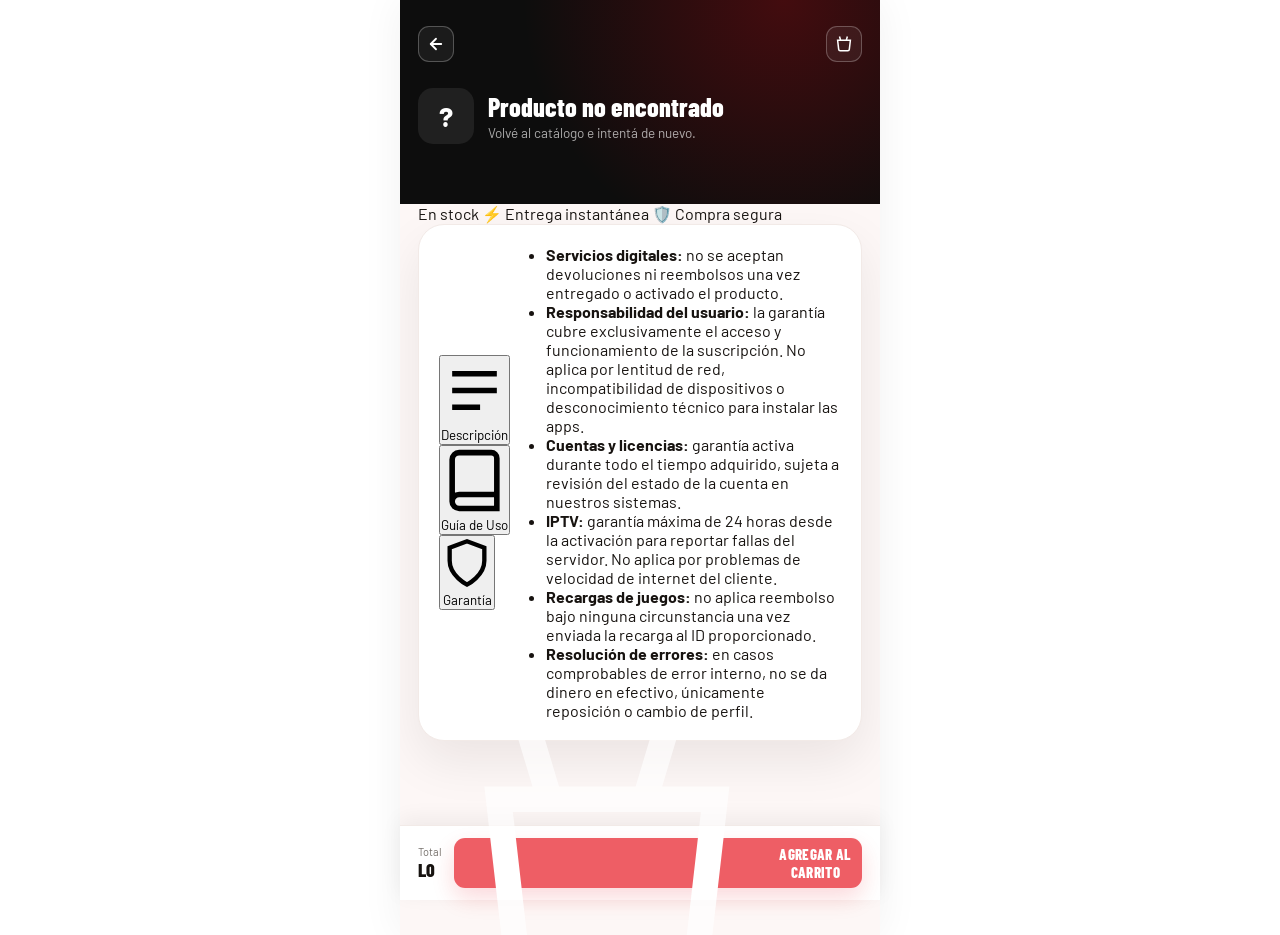
==== producto.html @ 246256b2 "Add files via upload" ====
<!DOCTYPE html>
<html lang="es">
<head>
<meta charset="UTF-8"/>
<meta name="viewport" content="width=device-width,initial-scale=1.0"/>
<title>SubliStore | Detalle</title>
<link href="https://fonts.googleapis.com/css2?family=Barlow+Condensed:ital,wght@0,400;0,600;0,700;0,800;1,700&family=Barlow:wght@400;500;600;700&display=swap" rel="stylesheet"/>
<link rel="stylesheet" href="css/style.css"/>
<link rel="stylesheet" href="css/shop.css"/>
<link rel="stylesheet" href="css/producto.css"/>
</head>
<body class="shop-body">

<div class="prod-hero">
  <div class="prod-hero-top">
    <button class="back" id="btnBack" type="button">
      <svg viewBox="0 0 24 24" fill="none" stroke="currentColor" stroke-width="2.4" stroke-linecap="round" stroke-linejoin="round"><path d="M19 12H5"/><path d="M12 19l-7-7 7-7"/></svg>
    </button>
    <button class="cart" id="btnCart" type="button">
      <svg viewBox="0 0 24 24" fill="none" stroke="currentColor" stroke-width="2"><path d="M6 2l1.5 5m9-5L15 7M3.5 7h17l-1.4 12.2a2 2 0 0 1-2 1.8H6.9a2 2 0 0 1-2-1.8L3.5 7z"/></svg>
    </button>
  </div>
  <div class="prod-hero-badge">
    <span class="logo" id="prodLogo">?</span>
    <div>
      <h1 id="prodNombre">Cargando…</h1>
      <p id="prodSub">Detalle del producto</p>
    </div>
  </div>
</div>

<div class="prod-body">

  <div class="prod-tags-row">
    <span class="prod-tag ok"><span class="dot"></span>En stock</span>
    <span class="prod-tag warn">⚡ Entrega instantánea</span>
    <span class="prod-tag safe">🛡️ Compra segura</span>
  </div>

  <div class="prod-card" id="cardPlanes" style="display:none">
    <h2 id="planesTitulo">Elige tu plan</h2>
    <div class="plan-grid" id="planGrid"></div>
  </div>

  <div class="prod-card" id="cardDuracion" style="display:none">
    <h2 id="duracionTitulo">Elige la duración</h2>
    <div class="dur-row" id="durRow"></div>
  </div>

  <div class="prod-card prod-card-tabs">
    <div class="prod-tabs" id="prodTabs">
      <button class="prod-tab active" data-tab="desc" type="button">
        <svg viewBox="0 0 24 24" fill="none" stroke="currentColor" stroke-width="2"><path d="M4 6h16M4 12h16M4 18h10"/></svg>
        Descripción
      </button>
      <button class="prod-tab" data-tab="guia" type="button">
        <svg viewBox="0 0 24 24" fill="none" stroke="currentColor" stroke-width="2"><path d="M4 19.5A2.5 2.5 0 016.5 17H20M4 19.5A2.5 2.5 0 006.5 22H20V4a2 2 0 00-2-2H6.5A2.5 2.5 0 004 4.5v15z"/></svg>
        Guía de Uso
      </button>
      <button class="prod-tab" data-tab="garantia" type="button">
        <svg viewBox="0 0 24 24" fill="none" stroke="currentColor" stroke-width="2"><path d="M12 22s8-4 8-11V5l-8-3-8 3v6c0 7 8 11 8 11z"/></svg>
        Garantía
      </button>
    </div>

    <div class="prod-tab-panel active" id="panel-desc">
      <p class="prod-desc-intro" id="descIntro"></p>
      <ul class="prod-detalle-list" id="detalleList"></ul>
    </div>

    <div class="prod-tab-panel" id="panel-guia">
      <div id="guiaContent" class="prod-guia-content"></div>
    </div>

    <div class="prod-tab-panel" id="panel-garantia">
      <ul class="prod-garantia-list">
        <li><b>Servicios digitales:</b> no se aceptan devoluciones ni reembolsos una vez entregado o activado el producto.</li>
        <li><b>Responsabilidad del usuario:</b> la garantía cubre exclusivamente el acceso y funcionamiento de la suscripción. No aplica por lentitud de red, incompatibilidad de dispositivos o desconocimiento técnico para instalar las apps.</li>
        <li><b>Cuentas y licencias:</b> garantía activa durante todo el tiempo adquirido, sujeta a revisión del estado de la cuenta en nuestros sistemas.</li>
        <li><b>IPTV:</b> garantía máxima de 24 horas desde la activación para reportar fallas del servidor. No aplica por problemas de velocidad de internet del cliente.</li>
        <li><b>Recargas de juegos:</b> no aplica reembolso bajo ninguna circunstancia una vez enviada la recarga al ID proporcionado.</li>
        <li><b>Resolución de errores:</b> en casos comprobables de error interno, no se da dinero en efectivo, únicamente reposición o cambio de perfil.</li>
      </ul>
    </div>
  </div>

</div>

<div class="prod-bottom-bar">
  <div class="total">
    <div class="lbl">Total</div>
    <div class="val" id="totalPrecio">L0</div>
  </div>
  <button class="btn btn-primary" id="btnAgregar" type="button">
    <svg viewBox="0 0 24 24" fill="none" stroke="currentColor" stroke-width="2"><path d="M6 2l1.5 5m9-5L15 7M3.5 7h17l-1.4 12.2a2 2 0 0 1-2 1.8H6.9a2 2 0 0 1-2-1.8L3.5 7z"/></svg>
    <span class="btn-label">Agregar al carrito</span>
  </button>
</div>

<script type="module" src="js/producto.js"></script>
</body>
</html>
---- css/style.css ----
/* =========================================================
   SUBLISTORE — Landing + Login + Registro
   Calcado del mockup aprobado (desktop split-screen / mobile 3 pasos)
   Tipografías: Barlow Condensed (títulos) + Barlow (texto)
   ========================================================= */

:root{
  --red:#E50914;
  --red-dark:#B30E20;
  --red-deep:#7a0b17;
  --bg:#FFFFFF;
  --bg-soft:#FDF7F6;
  --surface:#FFFFFF;
  --border:#ECE3E0;
  --border2:#F2EAE7;
  --text:#171310;
  --muted:#77726D;
  --muted-soft:#A79F9A;
  --accent-soft:#FDEDEC;
  --accent-soft2:#FBE4E2;
  --green:#22C55E;
  --shadow-card:0 24px 60px rgba(20,10,10,.10);
  --shadow-btn:0 10px 24px rgba(229,9,20,.24);
  --radius-lg:26px;
  --radius-md:16px;
  --radius-sm:11px;
}

*{box-sizing:border-box;margin:0;padding:0}

html,body{
  background:var(--bg);
  color:var(--text);
  font-family:'Barlow',sans-serif;
  -webkit-font-smoothing:antialiased;
  text-rendering:optimizeLegibility;
  overflow-x:hidden;
}

body{
  min-height:100vh;
  min-height:100dvh;
  position:relative;
}

h1,h2,h3,.brand-logo,.tab-btn,.btn{
  font-family:'Barlow Condensed',sans-serif;
}

a{color:inherit;text-decoration:none}
button{font-family:inherit}

/* ---------- Fondo decorativo (swirl + puntos) ---------- */
.bg-deco{position:fixed;inset:0;z-index:0;pointer-events:none;overflow:hidden}
.bg-deco svg{position:absolute}
.bg-deco .swirl-tr{top:-60px;right:-90px;width:420px;opacity:.5}
.bg-deco .swirl-bl{bottom:-120px;left:-140px;width:520px;opacity:.45}
.bg-deco .dots{top:70px;left:26px;width:120px;opacity:.55}
.bg-deco .ring{top:180px;left:8px;width:26px;height:26px;border:3px solid var(--red);border-radius:50%;opacity:.55}

/* ---------- Header ---------- */
.app-header{
  position:relative;z-index:2;
  display:flex;align-items:center;justify-content:space-between;
  padding:22px clamp(18px,4vw,56px) 0;
  max-width:1360px;margin:0 auto;
}
.brand-logo{font-size:22px;font-weight:800;letter-spacing:.2px;display:flex;align-items:center;gap:2px}
.brand-logo .lt-w{color:var(--text)}
.brand-logo .lt-r{color:var(--red)}
.header-right{display:flex;align-items:center;gap:10px}
.header-storeword{font-family:'Barlow Condensed',sans-serif;font-weight:800;font-size:19px;color:var(--red);text-transform:uppercase;letter-spacing:.3px}
.header-bag{width:34px;height:34px;border-radius:10px;display:flex;align-items:center;justify-content:center;color:var(--red)}
.header-bag svg{width:20px;height:20px}

.mobile-back{
  display:none;
  align-items:center;justify-content:center;
  width:38px;height:38px;border-radius:12px;
  border:1.5px solid var(--border);background:var(--surface);
  color:var(--text);cursor:pointer;flex:0 0 auto;
}
.mobile-back svg{width:19px;height:19px}
.mobile-topbar{display:none}

/* ---------- Layout principal ---------- */
.stage{
  position:relative;z-index:1;
  max-width:1360px;margin:0 auto;
  padding:26px clamp(18px,4vw,56px) 60px;
  display:grid;
  grid-template-columns:1.05fr .95fr;
  gap:56px;
  align-items:center;
  min-height:calc(100vh - 90px);
}

/* ---------- Columna hero (izquierda, desktop) ---------- */
.hero-col{display:flex;flex-direction:column;gap:0}
.hero-figure{position:relative;width:100%;max-width:300px;margin:0 auto 8px}
.hero-figure img{width:100%;height:auto;display:block;filter:drop-shadow(0 30px 40px rgba(0,0,0,.18))}
.hero-bubble{
  position:absolute;width:52px;height:52px;border-radius:50%;
  background:var(--accent-soft);display:flex;align-items:center;justify-content:center;
  box-shadow:0 8px 20px rgba(229,9,20,.10);
}
.hero-bubble svg{width:22px;height:22px;color:var(--red)}
.hero-bubble.b1{top:6%;left:-4%}
.hero-bubble.b2{top:14%;right:-6%}
.hero-bubble.b3{top:52%;right:-10%}
.hero-bubble.b4{top:74%;right:-4%}

.hero-copy{text-align:center;max-width:440px;margin:0 auto}
.hero-copy h1{
  font-size:clamp(30px,3.4vw,38px);font-weight:800;line-height:1.02;
  text-transform:none;letter-spacing:.2px;margin-bottom:10px;
}
.hero-copy h1 .hl{color:var(--red)}
.hero-copy p{font-size:15.5px;color:var(--muted);margin-bottom:22px;line-height:1.4}

.hero-actions{display:flex;flex-direction:column;gap:12px;margin-bottom:26px}

.perks-row{
  display:grid;grid-template-columns:repeat(4,1fr);gap:12px;
}
.perk-card{
  background:var(--surface);border:1px solid var(--border2);border-radius:var(--radius-md);
  padding:16px 14px;display:flex;flex-direction:column;gap:8px;
  box-shadow:0 6px 18px rgba(20,10,10,.045);
}
.perk-ic{
  width:36px;height:36px;border-radius:11px;background:var(--accent-soft);
  display:flex;align-items:center;justify-content:center;color:var(--red);flex:0 0 auto;
}
.perk-ic svg{width:18px;height:18px}
.perk-card b{font-family:'Barlow',sans-serif;font-size:13.5px;font-weight:700;color:var(--text);line-height:1.15}
.perk-card span{font-size:11.5px;color:var(--muted);line-height:1.25}

/* Beneficio único (mobile) */
.perk-single{
  display:none;
  align-items:flex-start;gap:12px;
  background:var(--bg-soft);border:1px solid var(--border2);border-radius:var(--radius-md);
  padding:16px;margin-top:8px;
}
.perk-single .ic{
  width:34px;height:34px;border-radius:50%;background:var(--red);color:#fff;
  display:flex;align-items:center;justify-content:center;flex:0 0 auto;
}
.perk-single .ic svg{width:16px;height:16px}
.perk-single p{font-size:13.5px;color:var(--text);line-height:1.35}

/* ---------- Panel de autenticación (derecha) ---------- */
.auth-panel{
  background:var(--surface);
  border:1px solid var(--border2);
  border-radius:var(--radius-lg);
  box-shadow:var(--shadow-card);
  padding:26px 30px 32px;
  width:100%;max-width:520px;margin:0 auto;
}

.tabs{display:flex;gap:34px;border-bottom:1px solid var(--border2);margin-bottom:22px}
.tab-btn{
  background:none;border:none;cursor:pointer;
  font-size:16px;font-weight:700;color:var(--muted-soft);
  padding:6px 2px 14px;position:relative;letter-spacing:.2px;
}
.tab-btn.active{color:var(--red)}
.tab-btn.active::after{
  content:"";position:absolute;left:0;right:0;bottom:-1px;height:3px;
  background:var(--red);border-radius:3px 3px 0 0;
}

.hint-box{
  display:flex;gap:14px;align-items:flex-start;
  background:var(--accent-soft);border-radius:var(--radius-md);
  padding:16px 18px;margin-bottom:22px;
}
.hint-ic{
  width:38px;height:38px;border-radius:50%;background:#fff;color:var(--red);
  display:flex;align-items:center;justify-content:center;flex:0 0 auto;
  box-shadow:0 4px 10px rgba(229,9,20,.12);
}
.hint-ic svg{width:18px;height:18px}
.hint-box b{display:block;font-family:'Barlow',sans-serif;font-size:14.5px;font-weight:700;margin-bottom:2px}
.hint-box .hint-sub{font-size:12.5px;color:var(--muted);margin-bottom:8px;display:block}
.hint-list{display:grid;grid-template-columns:1fr 1fr;gap:5px 18px}
.hint-list li{list-style:none;font-size:12.5px;color:var(--text);display:flex;align-items:center;gap:6px}
.hint-list li svg{width:14px;height:14px;color:var(--green);flex:0 0 auto}

.auth-heading{font-size:23px;font-weight:800;margin-bottom:16px;letter-spacing:.1px}
.auth-heading .hl{color:var(--red)}

.alert{display:none;align-items:center;gap:9px;padding:11px 14px;border-radius:var(--radius-sm);font-size:13px;font-weight:600;margin-bottom:14px}
.alert.show{display:flex}
.alert svg{width:18px;height:18px;flex:0 0 auto}
.alert-error{background:#FDECEC;color:var(--red-dark)}
.alert-success{background:#EAFBF0;color:#178A46}

.field{margin-bottom:15px}
.field label{display:block;font-size:12.5px;font-weight:700;color:var(--text);margin-bottom:6px}
.input-shell{
  display:flex;align-items:center;gap:9px;
  border:1.5px solid var(--border);border-radius:var(--radius-sm);
  padding:0 13px;height:47px;background:#fff;transition:border-color .15s,box-shadow .15s;
}
.input-shell:focus-within{border-color:#C9BFBA;box-shadow:0 0 0 3px rgba(20,10,10,.05)}
.input-shell.has-error{border-color:var(--red-dark)}
.input-icon{width:18px;height:18px;color:var(--muted-soft);flex:0 0 auto}
.input-shell input{
  flex:1;border:none;outline:none;background:transparent;
  font-family:'Barlow',sans-serif;font-size:14.5px;color:var(--text);min-width:0;height:100%;
}
.input-shell input:focus{outline:none;box-shadow:none}
.input-shell input::placeholder{color:var(--muted-soft)}
.whatsapp-prefix{
  font-size:14.5px;font-weight:700;color:var(--text);border:none;border-right:1.5px solid var(--border);
  padding-right:24px;margin-right:2px;flex:0 0 auto;background:transparent;
  -webkit-appearance:none;appearance:none;font-family:'Barlow',sans-serif;cursor:pointer;
  background-image:url("data:image/svg+xml,%3Csvg xmlns='http://www.w3.org/2000/svg' viewBox='0 0 24 24' fill='none' stroke='%2377726D' stroke-width='2.4' stroke-linecap='round' stroke-linejoin='round'%3E%3Cpath d='M6 9l6 6 6-6'/%3E%3C/svg%3E");
  background-repeat:no-repeat;background-position:right 9px center;background-size:13px;
}
.whatsapp-prefix:focus{outline:none}
.eye-toggle{background:none;border:none;color:var(--muted-soft);cursor:pointer;display:flex;padding:4px;flex:0 0 auto}
.eye-toggle svg{width:19px;height:19px}
.eye-toggle.is-open{color:var(--red)}
.field-error{display:block;font-size:11.5px;color:var(--red-dark);margin-top:5px;min-height:1px}
.hint{display:block;font-size:11.5px;color:var(--muted-soft);margin-top:5px}

.inline-link{display:block;text-align:right;font-size:12.5px;font-weight:600;color:var(--red);margin:-6px 0 16px}
.inline-link:hover{text-decoration:underline}

.btn{
  width:100%;border:none;cursor:pointer;border-radius:var(--radius-sm);
  height:50px;font-size:15px;font-weight:800;letter-spacing:.3px;text-transform:uppercase;
  display:flex;align-items:center;justify-content:center;gap:9px;
  font-family:'Barlow Condensed',sans-serif;transition:transform .12s,box-shadow .12s,opacity .12s;
}
.btn:active{transform:scale(.985)}
.btn-primary{background:var(--red);color:#fff;box-shadow:var(--shadow-btn)}
.btn-primary:hover{background:var(--red-dark)}
.btn-outline{background:#fff;color:var(--red);border:1.5px solid var(--red)}
.btn-outline:hover{background:var(--accent-soft)}
.btn[disabled]{opacity:.65;pointer-events:none}
.btn .spinner{width:17px;height:17px;border-radius:50%;border:2.5px solid rgba(255,255,255,.4);border-top-color:#fff;display:none;animation:spin .7s linear infinite}
.btn-outline .spinner{border-color:rgba(229,9,20,.3);border-top-color:var(--red)}
.btn.loading .spinner{display:block}
.btn.loading .btn-label{opacity:.85}
@keyframes spin{to{transform:rotate(360deg)}}

.divider-text{text-align:center;font-size:13px;color:var(--muted);margin-top:18px}
.divider-text a{color:var(--red);font-weight:700}
.divider-text a:hover{text-decoration:underline}

/* ---------- Vistas (landing / login / registro) ---------- */
.view{display:none}
.view.active{display:block}

/* En desktop: el panel derecho siempre muestra login+registro por tabs;
   la vista "landing" no se usa como paso aparte, solo en mobile. */
.only-mobile{display:none}

/* ---------- Footer ---------- */
.app-footer{
  position:relative;z-index:1;text-align:center;font-size:12px;color:var(--muted-soft);
  padding:0 20px 26px;
}
.app-footer strong{color:var(--text)}

/* =========================================================
   MOBILE (< 900px): flujo de 3 pantallas, una vista a la vez
   ========================================================= */
@media (max-width: 900px){
  .stage{
    grid-template-columns:1fr;
    gap:0;
    padding:0 18px 40px;
    max-width:480px;
    min-height:0;
  }
  .app-header{padding:16px 18px 0;max-width:480px}
  .header-right{display:none}

  .mobile-topbar{
    display:flex;align-items:center;gap:10px;
    max-width:480px;margin:0 auto;padding:14px 0 0;
  }
  .mobile-back{display:flex}

  .hero-col{padding-top:6px}
  .hero-figure{max-width:172px}
  .hero-bubble{width:40px;height:40px}
  .hero-bubble svg{width:17px;height:17px}
  .hero-copy{max-width:100%}
  .hero-copy h1{font-size:26px}
  .hero-actions{margin-bottom:6px}
  .perks-row{display:none}
  .perk-single{display:flex}

  .auth-panel{
    box-shadow:none;border:none;padding:26px 0 0;max-width:100%;
  }
  .tabs{display:none}
  .hint-box{display:none}

  .view-login .auth-panel,.view-register .auth-panel{padding-top:6px}

  .only-mobile{display:block}
  .center-logo{display:flex;justify-content:center;margin:2px 0 22px}
}

@media (min-width: 901px){
  /* En desktop el hero NO es un "paso" del flujo: es la columna izquierda fija */
  #view-landing{display:flex !important}
}

/* Reduced motion */
@media (prefers-reduced-motion: reduce){
  *{animation-duration:.001ms !important;transition-duration:.001ms !important}
}

/* Foco visible accesible */
a:focus-visible,button:focus-visible{
  outline:2.5px solid var(--red);outline-offset:2px;
}
input:focus-visible{outline:none}
---- css/shop.css ----
/* =========================================================
   SUBLISTORE — Tienda (shop.html)
   Usa las variables de style.css (--red, --text, --border, etc.)
   ========================================================= */

.shop-body{
  background:var(--bg-soft);
  padding-bottom:78px; /* espacio para el nav inferior fijo */
}

/* ---------- Vistas (home / categoría) ---------- */
.shop-view{display:none}
.shop-view.active{display:block}

/* ---------- Header superior ---------- */
.shop-top{
  background:var(--surface);
  padding:16px 18px 14px;
  border-bottom:1px solid var(--border2);
  position:sticky;top:0;z-index:5;
}
.shop-top-row{
  display:flex;align-items:center;justify-content:space-between;
  margin-bottom:14px;
}
.shop-cart-btn{
  position:relative;
  width:38px;height:38px;border-radius:12px;
  border:1.5px solid var(--border);background:var(--surface);
  display:flex;align-items:center;justify-content:center;
  color:var(--text);cursor:pointer;
}
.shop-cart-btn svg{width:19px;height:19px}
.shop-cart-badge{
  position:absolute;top:-6px;right:-6px;
  min-width:18px;height:18px;padding:0 4px;border-radius:9px;
  background:var(--red);color:#fff;font-size:11px;font-weight:700;
  display:flex;align-items:center;justify-content:center;
}

.shop-search{
  display:flex;align-items:center;gap:10px;
  background:var(--bg-soft);border:1.5px solid var(--border);
  border-radius:var(--radius-md);padding:11px 14px;
}
.shop-search svg{width:18px;height:18px;color:var(--muted-soft);flex:0 0 auto}
.shop-search input{
  border:none;background:none;outline:none;flex:1;
  font-family:'Barlow',sans-serif;font-size:15px;color:var(--text);
}
.shop-search input::placeholder{color:var(--muted-soft)}

/* ---------- Secciones ---------- */
.shop-section{padding:18px 16px 4px}
.shop-section-title{
  font-family:'Barlow Condensed',sans-serif;font-weight:800;
  font-size:20px;color:var(--text);margin-bottom:12px;
}

/* ---------- Grid de categorías ---------- */
.cat-grid{
  display:grid;
  grid-template-columns:repeat(4,1fr);
  gap:10px;
}
.cat-tile{
  background:var(--surface);border:1px solid var(--border2);
  border-radius:var(--radius-md);
  display:flex;flex-direction:column;align-items:center;justify-content:center;gap:6px;
  padding:14px 4px;text-align:center;cursor:pointer;
  box-shadow:var(--shadow-card);
  transition:transform .12s ease;
}
.cat-tile:active{transform:scale(.96)}
.cat-tile .ic{font-size:24px;line-height:1}
.cat-tile span:last-child{
  font-size:11.5px;font-weight:600;color:var(--text);line-height:1.15;
}
.cat-tile.vip{background:var(--accent-soft)}

/* ---------- Servicios destacados (carrusel horizontal) ---------- */
.svc-row{
  display:flex;gap:10px;overflow-x:auto;padding-bottom:6px;
  scrollbar-width:none;
}
.svc-row::-webkit-scrollbar{display:none}
.svc-card{
  flex:0 0 auto;width:112px;
  background:var(--surface);border:1px solid var(--border2);
  border-radius:var(--radius-md);padding:14px 10px;
  display:flex;flex-direction:column;align-items:center;gap:8px;text-align:center;
  box-shadow:var(--shadow-card);cursor:pointer;
}
.svc-card b{font-size:13px;font-weight:700;color:var(--text)}
.svc-card .price{font-size:12px;color:var(--red);font-weight:700}
.prod-fallback{
  width:38px;height:38px;border-radius:10px;
  background:var(--accent-soft);color:var(--red);
  display:flex;align-items:center;justify-content:center;
  font-weight:800;font-size:15px;
}

/* ---------- Vista categoría (listado) ---------- */
.sub-top{
  display:flex;align-items:center;gap:12px;
  background:var(--surface);padding:16px 18px;
  border-bottom:1px solid var(--border2);
  position:sticky;top:0;z-index:5;
}
.sub-top .back{
  width:34px;height:34px;border-radius:10px;border:1.5px solid var(--border);
  background:var(--surface);display:flex;align-items:center;justify-content:center;
  color:var(--text);cursor:pointer;flex:0 0 auto;
}
.sub-top .back svg{width:17px;height:17px}
.sub-top h1{
  font-family:'Barlow Condensed',sans-serif;font-weight:800;font-size:22px;color:var(--text);
}

.prod-list{display:flex;flex-direction:column;gap:8px}
.prod-card{
  display:flex;align-items:center;gap:12px;
  background:var(--surface);border:1px solid var(--border2);
  border-radius:var(--radius-md);padding:12px 14px;
  cursor:pointer;box-shadow:var(--shadow-card);
}
.prod-card .info{flex:1;min-width:0}
.prod-card .info h3{
  font-size:14.5px;font-weight:700;color:var(--text);margin-bottom:2px;
  white-space:nowrap;overflow:hidden;text-overflow:ellipsis;
}
.prod-card .info p{font-size:13px;color:var(--muted)}
.prod-card .info p.na{color:var(--muted-soft);font-style:italic}
.prod-card .arrow{font-size:20px;color:var(--muted-soft);flex:0 0 auto}

/* ---------- Nav inferior ---------- */
.shop-nav{
  position:fixed;bottom:0;left:0;right:0;z-index:10;
  display:flex;background:var(--surface);
  border-top:1px solid var(--border2);
  padding:8px 6px calc(8px + env(safe-area-inset-bottom));
}
.shop-nav-btn{
  flex:1;display:flex;flex-direction:column;align-items:center;gap:3px;
  background:none;border:none;padding:6px 2px;cursor:pointer;
  color:var(--muted-soft);position:relative;
}
.shop-nav-btn svg{width:22px;height:22px}
.shop-nav-btn span{font-size:11px;font-weight:600}
.shop-nav-btn.active{color:var(--red)}
.shop-nav-badge{
  position:absolute;top:0;right:22%;
  min-width:16px;height:16px;padding:0 4px;border-radius:8px;
  background:var(--red);color:#fff;font-size:10px;font-weight:700;
  display:flex;align-items:center;justify-content:center;
}

/* ---------- Responsive: desktop ---------- */
@media(min-width:640px){
  .shop-body{max-width:480px;margin:0 auto;box-shadow:0 0 40px rgba(0,0,0,.06)}
  .cat-grid{grid-template-columns:repeat(4,1fr)}
}
---- css/producto.css ----
/* =========================================================
   SUBLISTORE — Detalle de producto
   ========================================================= */

.prod-hero{
  background:#0D0D0D;color:#fff;padding:26px 18px 60px;position:relative;overflow:hidden;
}
.prod-hero::after{
  content:"";position:absolute;inset:0;
  background:radial-gradient(circle at 80% 0%, rgba(229,9,20,.25), transparent 60%);
}
.prod-hero-top{display:flex;align-items:center;gap:12px;position:relative;z-index:1;margin-bottom:26px}
.prod-hero-top .back{
  width:36px;height:36px;border-radius:11px;border:1.5px solid rgba(255,255,255,.25);background:rgba(255,255,255,.06);
  display:flex;align-items:center;justify-content:center;color:#fff;cursor:pointer;flex:0 0 auto;
}
.prod-hero-top .back svg{width:18px;height:18px}
.prod-hero-top .cart{
  margin-left:auto;width:36px;height:36px;border-radius:11px;border:1.5px solid rgba(255,255,255,.25);
  background:rgba(255,255,255,.06);display:flex;align-items:center;justify-content:center;color:#fff;position:relative;cursor:pointer;
}
.prod-hero-top .cart svg{width:18px;height:18px}
.prod-hero-badge{position:relative;z-index:1;display:flex;align-items:center;gap:14px}
.prod-hero-badge .logo{
  width:56px;height:56px;border-radius:15px;background:rgba(255,255,255,.08);
  display:flex;align-items:center;justify-content:center;font-size:26px;font-weight:800;flex:0 0 auto;
}
.prod-hero-badge h1{font-family:'Barlow Condensed',sans-serif;font-weight:800;font-size:26px}
.prod-hero-badge p{font-size:13.5px;color:rgba(255,255,255,.65);margin-top:2px}

.prod-body{margin-top:-38px;position:relative;z-index:2;padding:0 18px 100px}

.prod-card{
  background:#fff;border-radius:var(--radius-lg);border:1px solid var(--border2);
  box-shadow:0 20px 50px rgba(20,10,10,.08);padding:20px;margin-bottom:16px;
}
.prod-card h2{font-family:'Barlow Condensed',sans-serif;font-weight:800;font-size:16px;margin-bottom:12px}

/* Selector de planes (Netflix/Disney/Canva estilo) */
.plan-grid{display:grid;grid-template-columns:repeat(auto-fit,minmax(96px,1fr));gap:10px}
.plan-opt{
  border:1.5px solid var(--border);border-radius:14px;padding:12px 10px;text-align:center;cursor:pointer;
  position:relative;transition:border-color .12s,background .12s;
}
.plan-opt.active{border-color:var(--red);background:var(--accent-soft)}
.plan-opt .badge{
  position:absolute;top:-9px;left:50%;transform:translateX(-50%);background:var(--red);color:#fff;
  font-size:9.5px;font-weight:800;padding:2px 8px;border-radius:999px;white-space:nowrap;
}
.plan-opt b{display:block;font-size:12.5px;font-weight:700;color:var(--text);margin-bottom:4px;line-height:1.2}
.plan-opt .price{font-family:'Barlow Condensed',sans-serif;font-weight:800;font-size:16px;color:var(--red)}
.plan-opt .price small{font-size:10.5px;font-weight:600;color:var(--muted)}

/* Selector de duración (genérico 1/3/6/12 y tablas IPTV) */
.dur-row{display:grid;grid-template-columns:repeat(4,1fr);gap:8px}
.dur-opt{
  border:1.5px solid var(--border);border-radius:12px;padding:10px 4px;text-align:center;cursor:pointer;position:relative;
}
.dur-opt.active{border-color:var(--red);background:var(--accent-soft)}
.dur-opt .m{font-size:12px;font-weight:700;color:var(--text)}
.dur-opt .p{font-family:'Barlow Condensed',sans-serif;font-weight:800;font-size:14.5px;color:var(--red);margin-top:2px}
.dur-opt .bono{display:block;font-size:9.5px;color:#178A46;font-weight:700;margin-top:2px}

.prod-detalle-list{list-style:none;display:flex;flex-direction:column;gap:9px}
.prod-detalle-list li{
  display:flex;gap:9px;align-items:flex-start;font-size:13.5px;color:#4A4642;line-height:1.4;
}
.prod-detalle-list li svg{width:16px;height:16px;color:var(--red);flex:0 0 auto;margin-top:1px}

.prod-expand{border-top:1px solid var(--border2)}
.prod-expand summary{
  list-style:none;display:flex;align-items:center;justify-content:space-between;
  padding:14px 2px;cursor:pointer;font-size:14px;font-weight:700;color:var(--text);
}
.prod-expand summary::-webkit-details-marker{display:none}
.prod-expand summary::after{content:"›";font-size:22px;color:var(--muted-soft);transform:rotate(90deg);transition:transform .15s}
.prod-expand[open] summary::after{transform:rotate(-90deg)}
.prod-expand .content{padding:0 2px 14px;font-size:13px;color:var(--muted);line-height:1.5}

.prod-bottom-bar{
  position:fixed;left:0;right:0;bottom:0;z-index:30;background:#fff;border-top:1px solid var(--border2);
  padding:12px 18px calc(12px + env(safe-area-inset-bottom));display:flex;align-items:center;gap:12px;
  box-shadow:0 -6px 20px rgba(20,10,10,.06);
}
.prod-bottom-bar .total{flex:0 0 auto}
.prod-bottom-bar .total .lbl{font-size:11px;color:var(--muted)}
.prod-bottom-bar .total .val{font-family:'Barlow Condensed',sans-serif;font-weight:800;font-size:19px;color:var(--text)}
.prod-bottom-bar button{flex:1}

@media (min-width:701px){
  .prod-hero,.prod-body{max-width:480px;margin:0 auto}
  .prod-bottom-bar{max-width:480px;margin:0 auto;left:0;right:0}
}
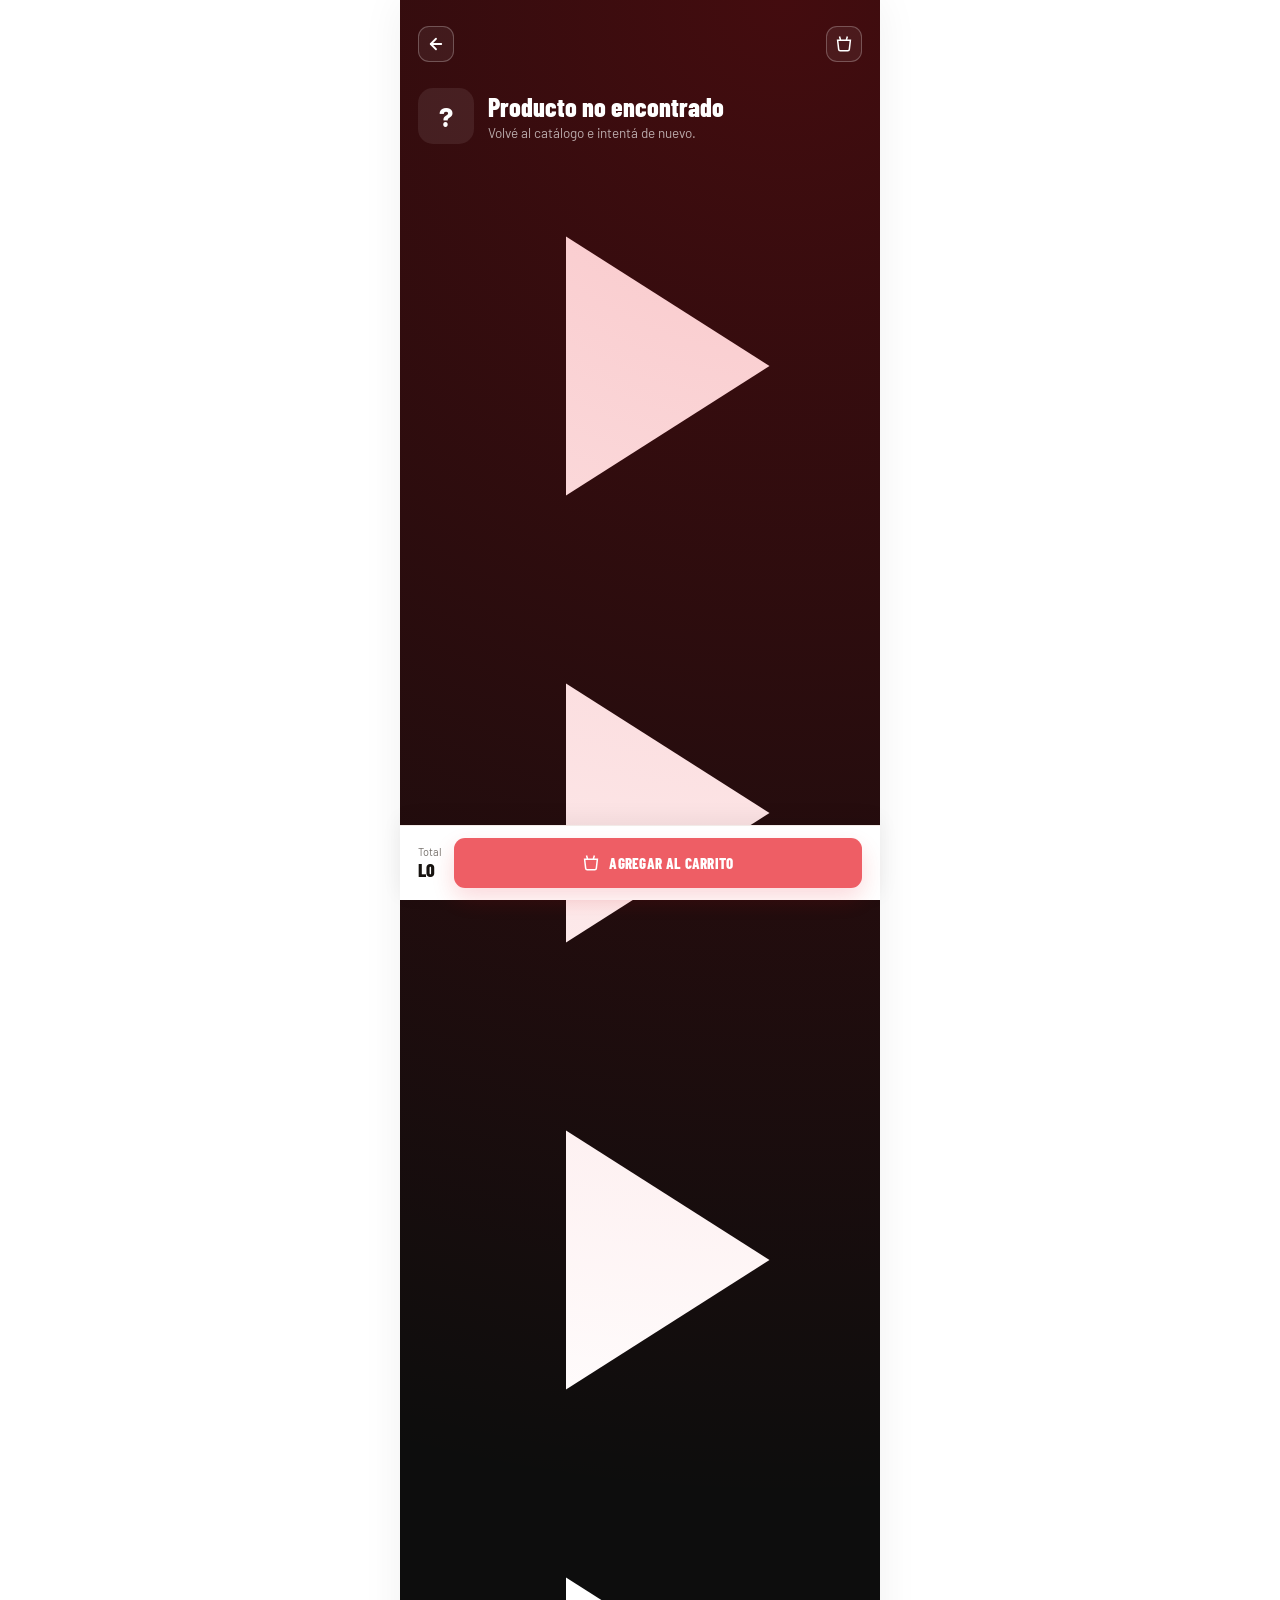
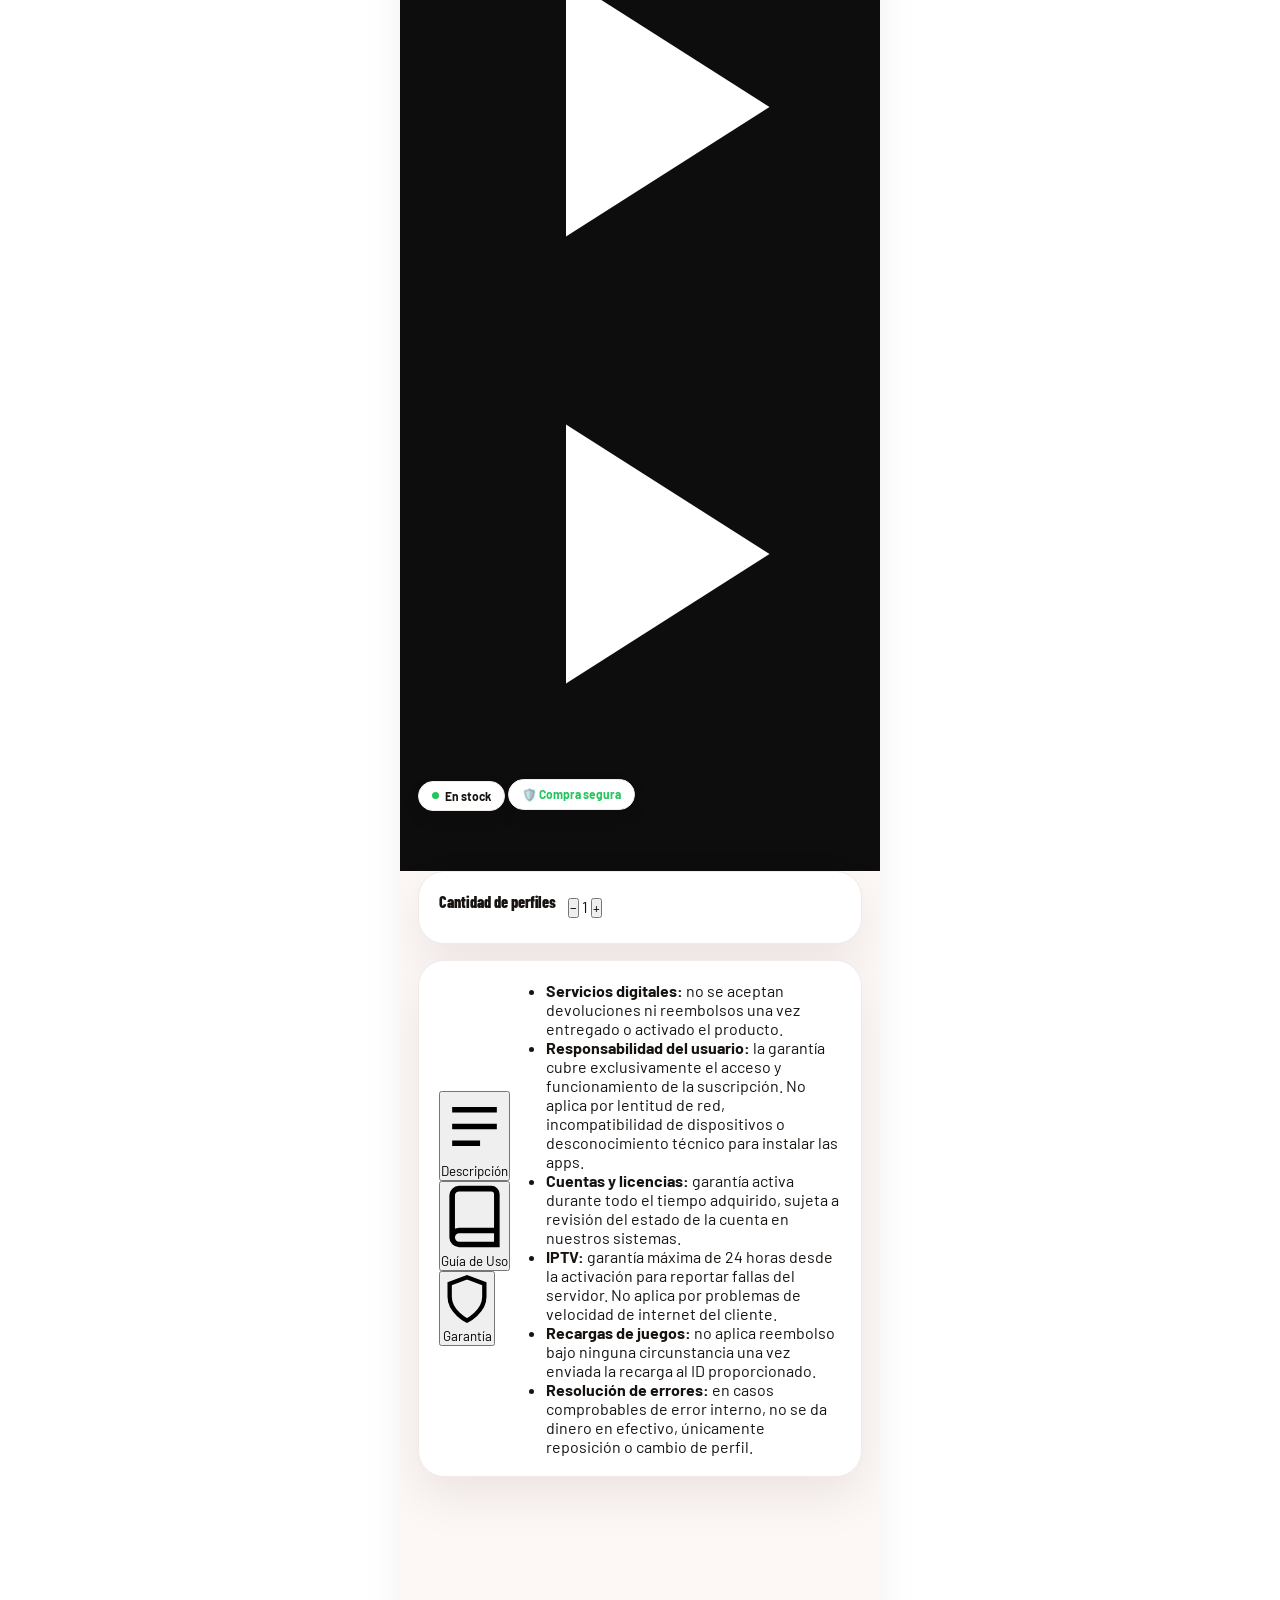
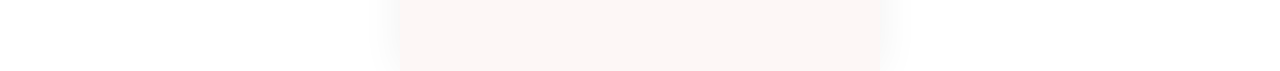
==== commit e72fd873: "Add files via upload" ====
--- a/producto.html
+++ b/producto.html
@@ -27,15 +27,23 @@
       <p id="prodSub">Detalle del producto</p>
     </div>
   </div>
+
+  <!-- Vista previa de contenido (decorativa, misma plantilla para todas las apps) -->
+  <div class="prod-preview-strip" aria-hidden="true">
+    <div class="prev-card"><svg viewBox="0 0 24 24" fill="currentColor"><path d="M8 5v14l11-7z"/></svg></div>
+    <div class="prev-card"><svg viewBox="0 0 24 24" fill="currentColor"><path d="M8 5v14l11-7z"/></svg></div>
+    <div class="prev-card"><svg viewBox="0 0 24 24" fill="currentColor"><path d="M8 5v14l11-7z"/></svg></div>
+    <div class="prev-card"><svg viewBox="0 0 24 24" fill="currentColor"><path d="M8 5v14l11-7z"/></svg></div>
+    <div class="prev-card"><svg viewBox="0 0 24 24" fill="currentColor"><path d="M8 5v14l11-7z"/></svg></div>
+  </div>
+
+  <div class="prod-badges-top">
+    <span class="prod-tag ok"><span class="dot"></span>En stock</span>
+    <span class="prod-tag safe">🛡️ Compra segura</span>
+  </div>
 </div>
 
 <div class="prod-body">
-
-  <div class="prod-tags-row">
-    <span class="prod-tag ok"><span class="dot"></span>En stock</span>
-    <span class="prod-tag warn">⚡ Entrega instantánea</span>
-    <span class="prod-tag safe">🛡️ Compra segura</span>
-  </div>
 
   <div class="prod-card" id="cardPlanes" style="display:none">
     <h2 id="planesTitulo">Elige tu plan</h2>
@@ -47,33 +55,42 @@
     <div class="dur-row" id="durRow"></div>
   </div>
 
-  <div class="prod-card prod-card-tabs">
-    <div class="prod-tabs" id="prodTabs">
-      <button class="prod-tab active" data-tab="desc" type="button">
+  <div class="prod-card" id="cardCantidad">
+    <h2>Cantidad de perfiles</h2>
+    <div class="qty-stepper">
+      <button type="button" id="qtyMinus" class="qty-btn">−</button>
+      <span class="qty-value" id="qtyValue">1</span>
+      <button type="button" id="qtyPlus" class="qty-btn">+</button>
+    </div>
+  </div>
+
+  <div class="prod-card pd-tabcard">
+    <div class="pd-tabs" id="prodTabs">
+      <button class="pd-tab pd-tab-active" data-tab="desc" type="button">
         <svg viewBox="0 0 24 24" fill="none" stroke="currentColor" stroke-width="2"><path d="M4 6h16M4 12h16M4 18h10"/></svg>
         Descripción
       </button>
-      <button class="prod-tab" data-tab="guia" type="button">
+      <button class="pd-tab" data-tab="guia" type="button">
         <svg viewBox="0 0 24 24" fill="none" stroke="currentColor" stroke-width="2"><path d="M4 19.5A2.5 2.5 0 016.5 17H20M4 19.5A2.5 2.5 0 006.5 22H20V4a2 2 0 00-2-2H6.5A2.5 2.5 0 004 4.5v15z"/></svg>
         Guía de Uso
       </button>
-      <button class="prod-tab" data-tab="garantia" type="button">
+      <button class="pd-tab" data-tab="garantia" type="button">
         <svg viewBox="0 0 24 24" fill="none" stroke="currentColor" stroke-width="2"><path d="M12 22s8-4 8-11V5l-8-3-8 3v6c0 7 8 11 8 11z"/></svg>
         Garantía
       </button>
     </div>
 
-    <div class="prod-tab-panel active" id="panel-desc">
-      <p class="prod-desc-intro" id="descIntro"></p>
-      <ul class="prod-detalle-list" id="detalleList"></ul>
+    <div class="pd-panel pd-panel-active" id="panel-desc">
+      <p class="pd-intro" id="descIntro"></p>
+      <ul class="pd-list" id="detalleList"></ul>
     </div>
 
-    <div class="prod-tab-panel" id="panel-guia">
-      <div id="guiaContent" class="prod-guia-content"></div>
+    <div class="pd-panel" id="panel-guia">
+      <div id="guiaContent" class="pd-guia"></div>
     </div>
 
-    <div class="prod-tab-panel" id="panel-garantia">
-      <ul class="prod-garantia-list">
+    <div class="pd-panel" id="panel-garantia">
+      <ul class="pd-garantia-list">
         <li><b>Servicios digitales:</b> no se aceptan devoluciones ni reembolsos una vez entregado o activado el producto.</li>
         <li><b>Responsabilidad del usuario:</b> la garantía cubre exclusivamente el acceso y funcionamiento de la suscripción. No aplica por lentitud de red, incompatibilidad de dispositivos o desconocimiento técnico para instalar las apps.</li>
         <li><b>Cuentas y licencias:</b> garantía activa durante todo el tiempo adquirido, sujeta a revisión del estado de la cuenta en nuestros sistemas.</li>
--- a/css/shop.css
+++ b/css/shop.css
@@ -99,6 +99,11 @@
   display:flex;align-items:center;justify-content:center;
   font-weight:800;font-size:15px;
 }
+.prod-logo-img{
+  width:38px;height:38px;border-radius:10px;
+  object-fit:cover;flex:0 0 auto;
+  border:1px solid var(--border2);background:#fff;
+}
 
 /* ---------- Vista categoría (listado) ---------- */
 .sub-top{
--- a/css/producto.css
+++ b/css/producto.css
@@ -24,11 +24,27 @@
 .prod-hero-badge .logo{
   width:56px;height:56px;border-radius:15px;background:rgba(255,255,255,.08);
   display:flex;align-items:center;justify-content:center;font-size:26px;font-weight:800;flex:0 0 auto;
+  overflow:hidden;
 }
+.prod-hero-badge .logo img{width:100%;height:100%;object-fit:cover}
 .prod-hero-badge h1{font-family:'Barlow Condensed',sans-serif;font-weight:800;font-size:26px}
 .prod-hero-badge p{font-size:13.5px;color:rgba(255,255,255,.65);margin-top:2px}
 
 .prod-body{margin-top:-38px;position:relative;z-index:2;padding:0 18px 100px}
+
+/* Tags de confianza (En stock / Entrega instantánea / Compra segura) */
+.prod-tags-row{
+  display:flex;flex-wrap:wrap;gap:8px;margin-bottom:16px;
+}
+.prod-tag{
+  display:inline-flex;align-items:center;gap:6px;
+  background:#fff;border:1px solid var(--border2);border-radius:999px;
+  padding:7px 13px;font-size:12px;font-weight:700;color:var(--text);
+  box-shadow:0 8px 20px rgba(20,10,10,.06);
+}
+.prod-tag.ok .dot{width:7px;height:7px;border-radius:50%;background:var(--green)}
+.prod-tag.warn{color:#B8860B}
+.prod-tag.safe{color:var(--green)}
 
 .prod-card{
   background:#fff;border-radius:var(--radius-lg);border:1px solid var(--border2);
@@ -67,6 +83,35 @@
 }
 .prod-detalle-list li svg{width:16px;height:16px;color:var(--red);flex:0 0 auto;margin-top:1px}
 
+/* ---------- Tabs: Descripción / Guía de Uso / Garantía ---------- */
+.prod-card-tabs{padding:0;overflow:hidden}
+.prod-tabs{
+  display:flex;border-bottom:1px solid var(--border2);
+}
+.prod-tab{
+  flex:1;display:flex;flex-direction:column;align-items:center;gap:5px;
+  padding:16px 6px 13px;background:none;border:none;cursor:pointer;
+  font-family:'Barlow',sans-serif;font-size:12px;font-weight:700;color:var(--muted-soft);
+  border-bottom:2.5px solid transparent;
+}
+.prod-tab svg{width:18px;height:18px}
+.prod-tab.active{color:var(--red);border-bottom-color:var(--red)}
+.prod-tab-panel{display:none;padding:20px}
+.prod-tab-panel.active{display:block}
+
+.prod-desc-intro{font-size:13.5px;color:var(--muted);line-height:1.55;margin-bottom:14px}
+
+.prod-guia-content{font-size:13.5px;color:#4A4642;line-height:1.6}
+.prod-guia-content b{color:var(--text)}
+.prod-guia-content .guia-block{margin-bottom:14px}
+.prod-guia-content .guia-block:last-child{margin-bottom:0}
+.prod-guia-content .ok-line{color:#178A46}
+.prod-guia-content .no-line{color:#B30E20}
+
+.prod-garantia-list{list-style:none;display:flex;flex-direction:column;gap:12px}
+.prod-garantia-list li{font-size:13px;color:#4A4642;line-height:1.55}
+.prod-garantia-list li b{color:var(--text)}
+
 .prod-expand{border-top:1px solid var(--border2)}
 .prod-expand summary{
   list-style:none;display:flex;align-items:center;justify-content:space-between;
@@ -86,6 +131,7 @@
 .prod-bottom-bar .total .lbl{font-size:11px;color:var(--muted)}
 .prod-bottom-bar .total .val{font-family:'Barlow Condensed',sans-serif;font-weight:800;font-size:19px;color:var(--text)}
 .prod-bottom-bar button{flex:1}
+.prod-bottom-bar button svg{width:18px;height:18px}
 
 @media (min-width:701px){
   .prod-hero,.prod-body{max-width:480px;margin:0 auto}
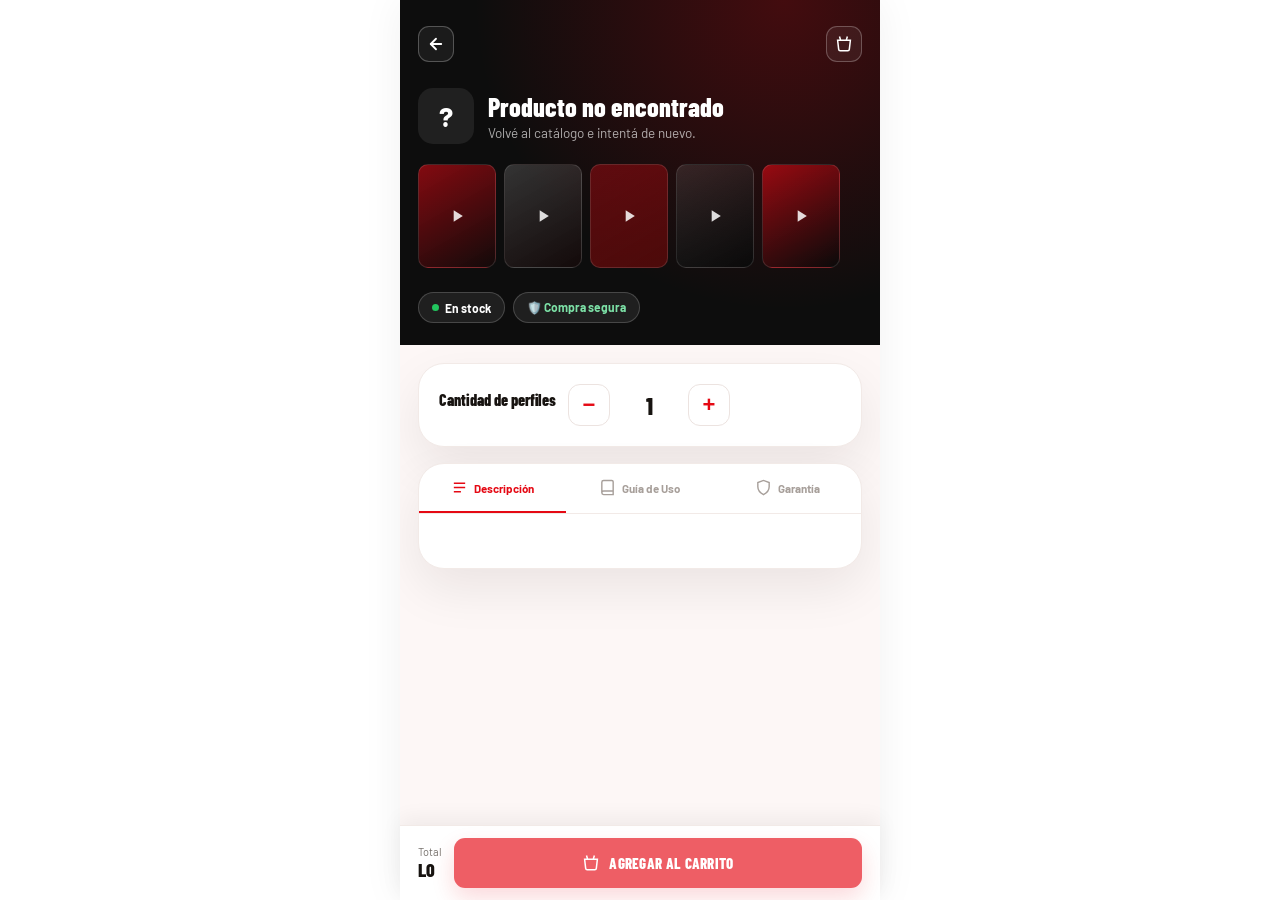
==== commit ebc60294: "Add files via upload" ====
--- a/producto.html
+++ b/producto.html
@@ -16,6 +16,7 @@
     <button class="back" id="btnBack" type="button">
       <svg viewBox="0 0 24 24" fill="none" stroke="currentColor" stroke-width="2.4" stroke-linecap="round" stroke-linejoin="round"><path d="M19 12H5"/><path d="M12 19l-7-7 7-7"/></svg>
     </button>
+    <div class="curr-picker curr-picker-dark" id="currPicker"></div>
     <button class="cart" id="btnCart" type="button">
       <svg viewBox="0 0 24 24" fill="none" stroke="currentColor" stroke-width="2"><path d="M6 2l1.5 5m9-5L15 7M3.5 7h17l-1.4 12.2a2 2 0 0 1-2 1.8H6.9a2 2 0 0 1-2-1.8L3.5 7z"/></svg>
     </button>
@@ -107,6 +108,7 @@
   <div class="total">
     <div class="lbl">Total</div>
     <div class="val" id="totalPrecio">L0</div>
+    <div class="val-dual" id="totalDual"></div>
   </div>
   <button class="btn btn-primary" id="btnAgregar" type="button">
     <svg viewBox="0 0 24 24" fill="none" stroke="currentColor" stroke-width="2"><path d="M6 2l1.5 5m9-5L15 7M3.5 7h17l-1.4 12.2a2 2 0 0 1-2 1.8H6.9a2 2 0 0 1-2-1.8L3.5 7z"/></svg>
--- a/css/producto.css
+++ b/css/producto.css
@@ -3,11 +3,12 @@
    ========================================================= */
 
 .prod-hero{
-  background:#0D0D0D;color:#fff;padding:26px 18px 60px;position:relative;overflow:hidden;
+  background:#0D0D0D;color:#fff;padding:26px 18px 22px;position:relative;overflow:hidden;
 }
 .prod-hero::after{
   content:"";position:absolute;inset:0;
   background:radial-gradient(circle at 80% 0%, rgba(229,9,20,.25), transparent 60%);
+  pointer-events:none;
 }
 .prod-hero-top{display:flex;align-items:center;gap:12px;position:relative;z-index:1;margin-bottom:26px}
 .prod-hero-top .back{
@@ -20,35 +21,51 @@
   background:rgba(255,255,255,.06);display:flex;align-items:center;justify-content:center;color:#fff;position:relative;cursor:pointer;
 }
 .prod-hero-top .cart svg{width:18px;height:18px}
-.prod-hero-badge{position:relative;z-index:1;display:flex;align-items:center;gap:14px}
+.prod-hero-badge{position:relative;z-index:1;display:flex;align-items:center;gap:14px;margin-bottom:20px}
 .prod-hero-badge .logo{
   width:56px;height:56px;border-radius:15px;background:rgba(255,255,255,.08);
   display:flex;align-items:center;justify-content:center;font-size:26px;font-weight:800;flex:0 0 auto;
   overflow:hidden;
 }
-.prod-hero-badge .logo img{width:100%;height:100%;object-fit:cover}
+.prod-hero-badge .logo img{width:100%;height:100%;object-fit:cover;display:block}
 .prod-hero-badge h1{font-family:'Barlow Condensed',sans-serif;font-weight:800;font-size:26px}
 .prod-hero-badge p{font-size:13.5px;color:rgba(255,255,255,.65);margin-top:2px}
 
-.prod-body{margin-top:-38px;position:relative;z-index:2;padding:0 18px 100px}
+/* Vista previa de contenido (decorativa, misma plantilla para todas las apps) */
+.prod-preview-strip{
+  position:relative;z-index:1;display:flex;gap:8px;overflow-x:auto;
+  padding-bottom:20px;margin-bottom:4px;scrollbar-width:none;
+}
+.prod-preview-strip::-webkit-scrollbar{display:none}
+.prev-card{
+  flex:0 0 auto;width:78px;height:104px;border-radius:10px;
+  background:linear-gradient(150deg,rgba(229,9,20,.55),rgba(20,10,10,.9));
+  display:flex;align-items:center;justify-content:center;
+  border:1px solid rgba(255,255,255,.12);
+}
+.prev-card:nth-child(2){background:linear-gradient(150deg,rgba(255,255,255,.16),rgba(20,10,10,.92))}
+.prev-card:nth-child(3){background:linear-gradient(150deg,rgba(229,9,20,.35),rgba(80,10,10,.95))}
+.prev-card:nth-child(4){background:linear-gradient(150deg,rgba(255,255,255,.1),rgba(10,10,10,.95))}
+.prev-card:nth-child(5){background:linear-gradient(150deg,rgba(229,9,20,.6),rgba(10,10,10,.9))}
+.prev-card svg{width:20px;height:20px;color:rgba(255,255,255,.85)}
 
-/* Tags de confianza (En stock / Entrega instantánea / Compra segura) */
-.prod-tags-row{
-  display:flex;flex-wrap:wrap;gap:8px;margin-bottom:16px;
-}
+.prod-badges-top{position:relative;z-index:1;display:flex;flex-wrap:wrap;gap:8px}
+
+.prod-body{margin-top:0;position:relative;z-index:2;padding:18px 18px 100px}
+
+/* Tags de confianza */
 .prod-tag{
   display:inline-flex;align-items:center;gap:6px;
-  background:#fff;border:1px solid var(--border2);border-radius:999px;
-  padding:7px 13px;font-size:12px;font-weight:700;color:var(--text);
-  box-shadow:0 8px 20px rgba(20,10,10,.06);
+  background:rgba(255,255,255,.08);border:1px solid rgba(255,255,255,.18);border-radius:999px;
+  padding:7px 13px;font-size:12px;font-weight:700;color:#fff;
 }
 .prod-tag.ok .dot{width:7px;height:7px;border-radius:50%;background:var(--green)}
-.prod-tag.warn{color:#B8860B}
-.prod-tag.safe{color:var(--green)}
+.prod-tag.safe{color:#7CE0A6}
 
 .prod-card{
   background:#fff;border-radius:var(--radius-lg);border:1px solid var(--border2);
   box-shadow:0 20px 50px rgba(20,10,10,.08);padding:20px;margin-bottom:16px;
+  width:100%;box-sizing:border-box;
 }
 .prod-card h2{font-family:'Barlow Condensed',sans-serif;font-weight:800;font-size:16px;margin-bottom:12px}
 
@@ -77,50 +94,64 @@
 .dur-opt .p{font-family:'Barlow Condensed',sans-serif;font-weight:800;font-size:14.5px;color:var(--red);margin-top:2px}
 .dur-opt .bono{display:block;font-size:9.5px;color:#178A46;font-weight:700;margin-top:2px}
 
-.prod-detalle-list{list-style:none;display:flex;flex-direction:column;gap:9px}
-.prod-detalle-list li{
-  display:flex;gap:9px;align-items:flex-start;font-size:13.5px;color:#4A4642;line-height:1.4;
+/* Cantidad de perfiles */
+.qty-stepper{display:flex;align-items:center;justify-content:center;gap:22px}
+.qty-btn{
+  width:42px;height:42px;border-radius:12px;border:1.5px solid var(--border);background:#fff;
+  font-size:22px;font-weight:700;color:var(--red);cursor:pointer;display:flex;align-items:center;justify-content:center;
+  font-family:'Barlow Condensed',sans-serif;line-height:1;
 }
-.prod-detalle-list li svg{width:16px;height:16px;color:var(--red);flex:0 0 auto;margin-top:1px}
+.qty-btn:active{background:var(--accent-soft)}
+.qty-value{
+  font-family:'Barlow Condensed',sans-serif;font-weight:800;font-size:24px;color:var(--text);
+  min-width:34px;text-align:center;
+}
 
 /* ---------- Tabs: Descripción / Guía de Uso / Garantía ---------- */
-.prod-card-tabs{padding:0;overflow:hidden}
-.prod-tabs{
-  display:flex;border-bottom:1px solid var(--border2);
+.pd-tabcard{padding:0;overflow:hidden;display:block}
+.pd-tabs{
+  display:flex;flex-direction:row;flex-wrap:nowrap;width:100%;
+  border-bottom:1px solid var(--border2);
 }
-.prod-tab{
-  flex:1;display:flex;flex-direction:column;align-items:center;gap:5px;
-  padding:16px 6px 13px;background:none;border:none;cursor:pointer;
-  font-family:'Barlow',sans-serif;font-size:12px;font-weight:700;color:var(--muted-soft);
+.pd-tab{
+  flex:1 1 0;display:flex;flex-direction:row;align-items:center;justify-content:center;gap:6px;
+  padding:15px 4px;background:none;border:none;cursor:pointer;white-space:nowrap;
+  font-family:'Barlow',sans-serif;font-size:11.5px;font-weight:700;color:var(--muted-soft);
   border-bottom:2.5px solid transparent;
 }
-.prod-tab svg{width:18px;height:18px}
-.prod-tab.active{color:var(--red);border-bottom-color:var(--red)}
-.prod-tab-panel{display:none;padding:20px}
-.prod-tab-panel.active{display:block}
+.pd-tab svg{width:17px;height:17px;flex:0 0 auto}
+.pd-tab.pd-tab-active{color:var(--red);border-bottom-color:var(--red)}
+.pd-panel{display:none;width:100%;box-sizing:border-box;padding:20px;text-align:left}
+.pd-panel.pd-panel-active{display:block}
 
-.prod-desc-intro{font-size:13.5px;color:var(--muted);line-height:1.55;margin-bottom:14px}
+.pd-intro{font-size:13.5px;color:var(--muted);line-height:1.55;margin-bottom:14px;text-align:left}
 
-.prod-guia-content{font-size:13.5px;color:#4A4642;line-height:1.6}
-.prod-guia-content b{color:var(--text)}
-.prod-guia-content .guia-block{margin-bottom:14px}
-.prod-guia-content .guia-block:last-child{margin-bottom:0}
-.prod-guia-content .ok-line{color:#178A46}
-.prod-guia-content .no-line{color:#B30E20}
+.pd-list{list-style:none;display:flex;flex-direction:column;gap:9px;width:100%;padding:0;margin:0}
+.pd-list li{
+  display:flex;flex-direction:row;gap:9px;align-items:flex-start;font-size:13.5px;color:#4A4642;line-height:1.4;text-align:left;
+}
+.pd-list li svg{width:16px;height:16px;color:var(--red);flex:0 0 auto;margin-top:1px}
 
-.prod-garantia-list{list-style:none;display:flex;flex-direction:column;gap:12px}
-.prod-garantia-list li{font-size:13px;color:#4A4642;line-height:1.55}
-.prod-garantia-list li b{color:var(--text)}
+.pd-guia{font-size:13.5px;color:#4A4642;line-height:1.6;text-align:left}
+.pd-guia b{color:var(--text)}
+.pd-guia .guia-block{margin-bottom:14px}
+.pd-guia .guia-block:last-child{margin-bottom:0}
+.pd-guia .ok-line{color:#178A46}
+.pd-guia .no-line{color:#B30E20}
+.pd-steps{list-style:none;counter-reset:pd-step;display:flex;flex-direction:column;gap:10px;margin-top:8px}
+.pd-steps li{
+  counter-increment:pd-step;position:relative;padding-left:30px;text-align:left;
+}
+.pd-steps li::before{
+  content:counter(pd-step);position:absolute;left:0;top:0;
+  width:20px;height:20px;border-radius:50%;background:var(--accent-soft);color:var(--red);
+  font-size:11px;font-weight:800;display:flex;align-items:center;justify-content:center;
+  font-family:'Barlow Condensed',sans-serif;
+}
 
-.prod-expand{border-top:1px solid var(--border2)}
-.prod-expand summary{
-  list-style:none;display:flex;align-items:center;justify-content:space-between;
-  padding:14px 2px;cursor:pointer;font-size:14px;font-weight:700;color:var(--text);
-}
-.prod-expand summary::-webkit-details-marker{display:none}
-.prod-expand summary::after{content:"›";font-size:22px;color:var(--muted-soft);transform:rotate(90deg);transition:transform .15s}
-.prod-expand[open] summary::after{transform:rotate(-90deg)}
-.prod-expand .content{padding:0 2px 14px;font-size:13px;color:var(--muted);line-height:1.5}
+.pd-garantia-list{list-style:none;display:flex;flex-direction:column;gap:12px;width:100%;padding:0;margin:0}
+.pd-garantia-list li{font-size:13px;color:#4A4642;line-height:1.55;text-align:left}
+.pd-garantia-list li b{color:var(--text)}
 
 .prod-bottom-bar{
   position:fixed;left:0;right:0;bottom:0;z-index:30;background:#fff;border-top:1px solid var(--border2);
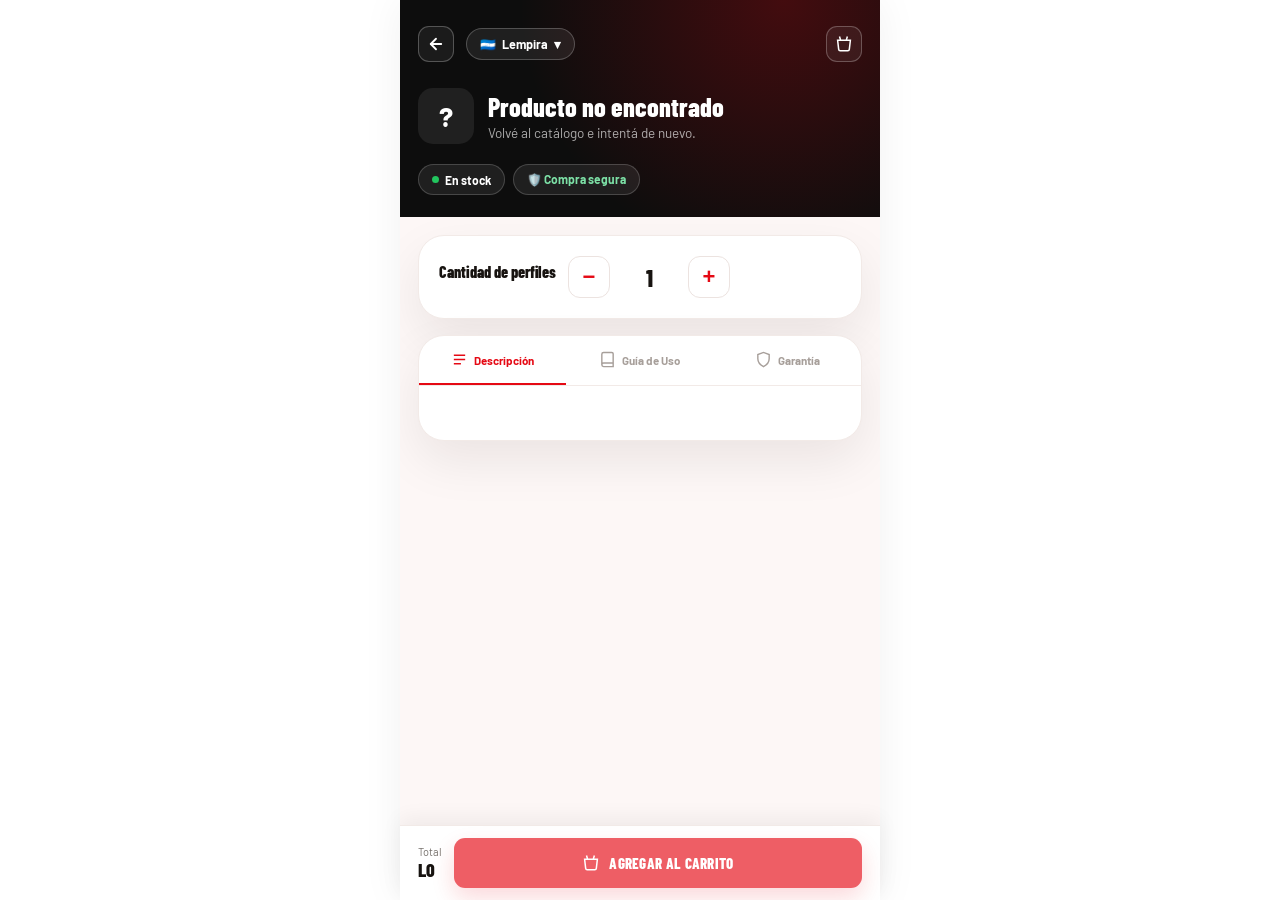
==== commit fe4d876f: "Add files via upload" ====
--- a/producto.html
+++ b/producto.html
@@ -27,15 +27,6 @@
       <h1 id="prodNombre">Cargando…</h1>
       <p id="prodSub">Detalle del producto</p>
     </div>
-  </div>
-
-  <!-- Vista previa de contenido (decorativa, misma plantilla para todas las apps) -->
-  <div class="prod-preview-strip" aria-hidden="true">
-    <div class="prev-card"><svg viewBox="0 0 24 24" fill="currentColor"><path d="M8 5v14l11-7z"/></svg></div>
-    <div class="prev-card"><svg viewBox="0 0 24 24" fill="currentColor"><path d="M8 5v14l11-7z"/></svg></div>
-    <div class="prev-card"><svg viewBox="0 0 24 24" fill="currentColor"><path d="M8 5v14l11-7z"/></svg></div>
-    <div class="prev-card"><svg viewBox="0 0 24 24" fill="currentColor"><path d="M8 5v14l11-7z"/></svg></div>
-    <div class="prev-card"><svg viewBox="0 0 24 24" fill="currentColor"><path d="M8 5v14l11-7z"/></svg></div>
   </div>
 
   <div class="prod-badges-top">
--- a/css/shop.css
+++ b/css/shop.css
@@ -10,7 +10,34 @@
 
 /* ---------- Vistas (home / categoría) ---------- */
 .shop-view{display:none}
-.shop-view.active{display:block}
+.shop-view.active{display:block;animation:subliFadeUp .32s ease both}
+
+@keyframes subliFadeUp{
+  from{opacity:0;transform:translateY(14px)}
+  to{opacity:1;transform:translateY(0)}
+}
+.cat-tile,.svc-card,.prod-card{animation:subliFadeUp .32s ease both}
+.cat-grid .cat-tile:nth-child(1){animation-delay:.02s}
+.cat-grid .cat-tile:nth-child(2){animation-delay:.05s}
+.cat-grid .cat-tile:nth-child(3){animation-delay:.08s}
+.cat-grid .cat-tile:nth-child(4){animation-delay:.11s}
+.cat-grid .cat-tile:nth-child(5){animation-delay:.14s}
+.cat-grid .cat-tile:nth-child(6){animation-delay:.17s}
+.cat-grid .cat-tile:nth-child(7){animation-delay:.2s}
+.cat-grid .cat-tile:nth-child(8){animation-delay:.23s}
+.svc-row .svc-card:nth-child(1){animation-delay:.05s}
+.svc-row .svc-card:nth-child(2){animation-delay:.09s}
+.svc-row .svc-card:nth-child(3){animation-delay:.13s}
+.svc-row .svc-card:nth-child(4){animation-delay:.17s}
+.svc-row .svc-card:nth-child(5){animation-delay:.21s}
+.svc-row .svc-card:nth-child(6){animation-delay:.25s}
+.prod-list .prod-card:nth-child(1){animation-delay:.03s}
+.prod-list .prod-card:nth-child(2){animation-delay:.07s}
+.prod-list .prod-card:nth-child(3){animation-delay:.11s}
+.prod-list .prod-card:nth-child(4){animation-delay:.15s}
+.prod-list .prod-card:nth-child(5){animation-delay:.19s}
+.prod-list .prod-card:nth-child(n+6){animation-delay:.22s}
+.cat-tile:active,.svc-card:active,.prod-card:active{transform:scale(.97);transition:transform .1s}
 
 /* ---------- Header superior ---------- */
 .shop-top{
@@ -99,11 +126,45 @@
   display:flex;align-items:center;justify-content:center;
   font-weight:800;font-size:15px;
 }
+
+/* ---------- Selector de moneda ---------- */
+.curr-picker{position:relative;margin-top:10px}
+.curr-pill{
+  display:inline-flex;align-items:center;gap:6px;
+  background:var(--bg-soft);border:1.5px solid var(--border);border-radius:999px;
+  padding:7px 13px;font-size:12.5px;font-weight:700;color:var(--text);cursor:pointer;
+  font-family:'Barlow',sans-serif;
+}
+.curr-dropdown{
+  position:absolute;top:calc(100% + 6px);left:0;z-index:20;min-width:230px;max-height:280px;overflow-y:auto;
+  background:var(--surface);border:1px solid var(--border2);border-radius:14px;
+  box-shadow:0 20px 50px rgba(20,10,10,.18);padding:6px;
+}
+.curr-item{
+  display:flex;align-items:center;gap:9px;padding:9px 10px;border-radius:10px;cursor:pointer;
+}
+.curr-item:hover,.curr-item.active{background:var(--accent-soft)}
+.curr-item .flag{font-size:17px}
+.curr-item .name{flex:1;font-size:12.5px;font-weight:600;color:var(--text)}
+.curr-item .name small{display:block;font-size:10.5px;color:var(--muted);font-weight:500}
+.curr-item .code{font-size:10.5px;color:var(--muted-soft);font-weight:700}
+
+.dual-price{display:block;font-size:10.5px;color:var(--muted);font-weight:600;margin-top:1px}
+
 .prod-logo-img{
   width:38px;height:38px;border-radius:10px;
   object-fit:cover;flex:0 0 auto;
   border:1px solid var(--border2);background:#fff;
 }
+.prod-combo-logo{
+  position:relative;width:38px;height:38px;flex:0 0 auto;display:inline-block;
+}
+.prod-combo-logo img{
+  position:absolute;width:26px;height:26px;border-radius:8px;object-fit:cover;
+  border:1.5px solid #fff;background:#fff;box-shadow:0 2px 6px rgba(20,10,10,.18);
+}
+.prod-combo-logo img:first-child{top:0;left:0;z-index:2}
+.prod-combo-logo img:last-child{bottom:0;right:0;z-index:1}
 
 /* ---------- Vista categoría (listado) ---------- */
 .sub-top{
@@ -136,6 +197,10 @@
 }
 .prod-card .info p{font-size:13px;color:var(--muted)}
 .prod-card .info p.na{color:var(--muted-soft);font-style:italic}
+.prod-card .info .offer-tag{
+  display:inline-block;margin-left:6px;background:var(--accent-soft);color:var(--red);
+  font-size:10.5px;font-weight:800;padding:2px 7px;border-radius:999px;
+}
 .prod-card .arrow{font-size:20px;color:var(--muted-soft);flex:0 0 auto}
 
 /* ---------- Nav inferior ---------- */
--- a/css/producto.css
+++ b/css/producto.css
@@ -4,7 +4,16 @@
 
 .prod-hero{
   background:#0D0D0D;color:#fff;padding:26px 18px 22px;position:relative;overflow:hidden;
+  animation:pdFadeIn .35s ease both;
 }
+@keyframes pdFadeIn{from{opacity:0}to{opacity:1}}
+@keyframes pdSlideUp{from{opacity:0;transform:translateY(16px)}to{opacity:1;transform:translateY(0)}}
+.prod-card{animation:pdSlideUp .32s ease both}
+#cardPlanes{animation-delay:.05s}
+#cardDuracion{animation-delay:.09s}
+#cardCantidad{animation-delay:.13s}
+.pd-tabcard{animation-delay:.17s}
+.pd-panel.pd-panel-active{animation:pdFadeIn .22s ease both}
 .prod-hero::after{
   content:"";position:absolute;inset:0;
   background:radial-gradient(circle at 80% 0%, rgba(229,9,20,.25), transparent 60%);
@@ -21,6 +30,10 @@
   background:rgba(255,255,255,.06);display:flex;align-items:center;justify-content:center;color:#fff;position:relative;cursor:pointer;
 }
 .prod-hero-top .cart svg{width:18px;height:18px}
+.curr-picker-dark .curr-pill{
+  background:rgba(255,255,255,.08);border-color:rgba(255,255,255,.22);color:#fff;
+}
+.curr-picker-dark{margin-top:0}
 .prod-hero-badge{position:relative;z-index:1;display:flex;align-items:center;gap:14px;margin-bottom:20px}
 .prod-hero-badge .logo{
   width:56px;height:56px;border-radius:15px;background:rgba(255,255,255,.08);
@@ -28,6 +41,13 @@
   overflow:hidden;
 }
 .prod-hero-badge .logo img{width:100%;height:100%;object-fit:cover;display:block}
+.hero-combo-logo{position:relative;width:100%;height:100%;display:block}
+.hero-combo-logo img{
+  position:absolute;width:68%;height:68%;border-radius:12px;object-fit:cover;
+  border:2px solid #0D0D0D;background:#fff;
+}
+.hero-combo-logo img:first-child{top:0;left:0;z-index:2}
+.hero-combo-logo img:last-child{bottom:0;right:0;z-index:1}
 .prod-hero-badge h1{font-family:'Barlow Condensed',sans-serif;font-weight:800;font-size:26px}
 .prod-hero-badge p{font-size:13.5px;color:rgba(255,255,255,.65);margin-top:2px}
 
@@ -161,6 +181,7 @@
 .prod-bottom-bar .total{flex:0 0 auto}
 .prod-bottom-bar .total .lbl{font-size:11px;color:var(--muted)}
 .prod-bottom-bar .total .val{font-family:'Barlow Condensed',sans-serif;font-weight:800;font-size:19px;color:var(--text)}
+.prod-bottom-bar .total .val-dual{font-size:10.5px;color:var(--muted);font-weight:600}
 .prod-bottom-bar button{flex:1}
 .prod-bottom-bar button svg{width:18px;height:18px}
 
